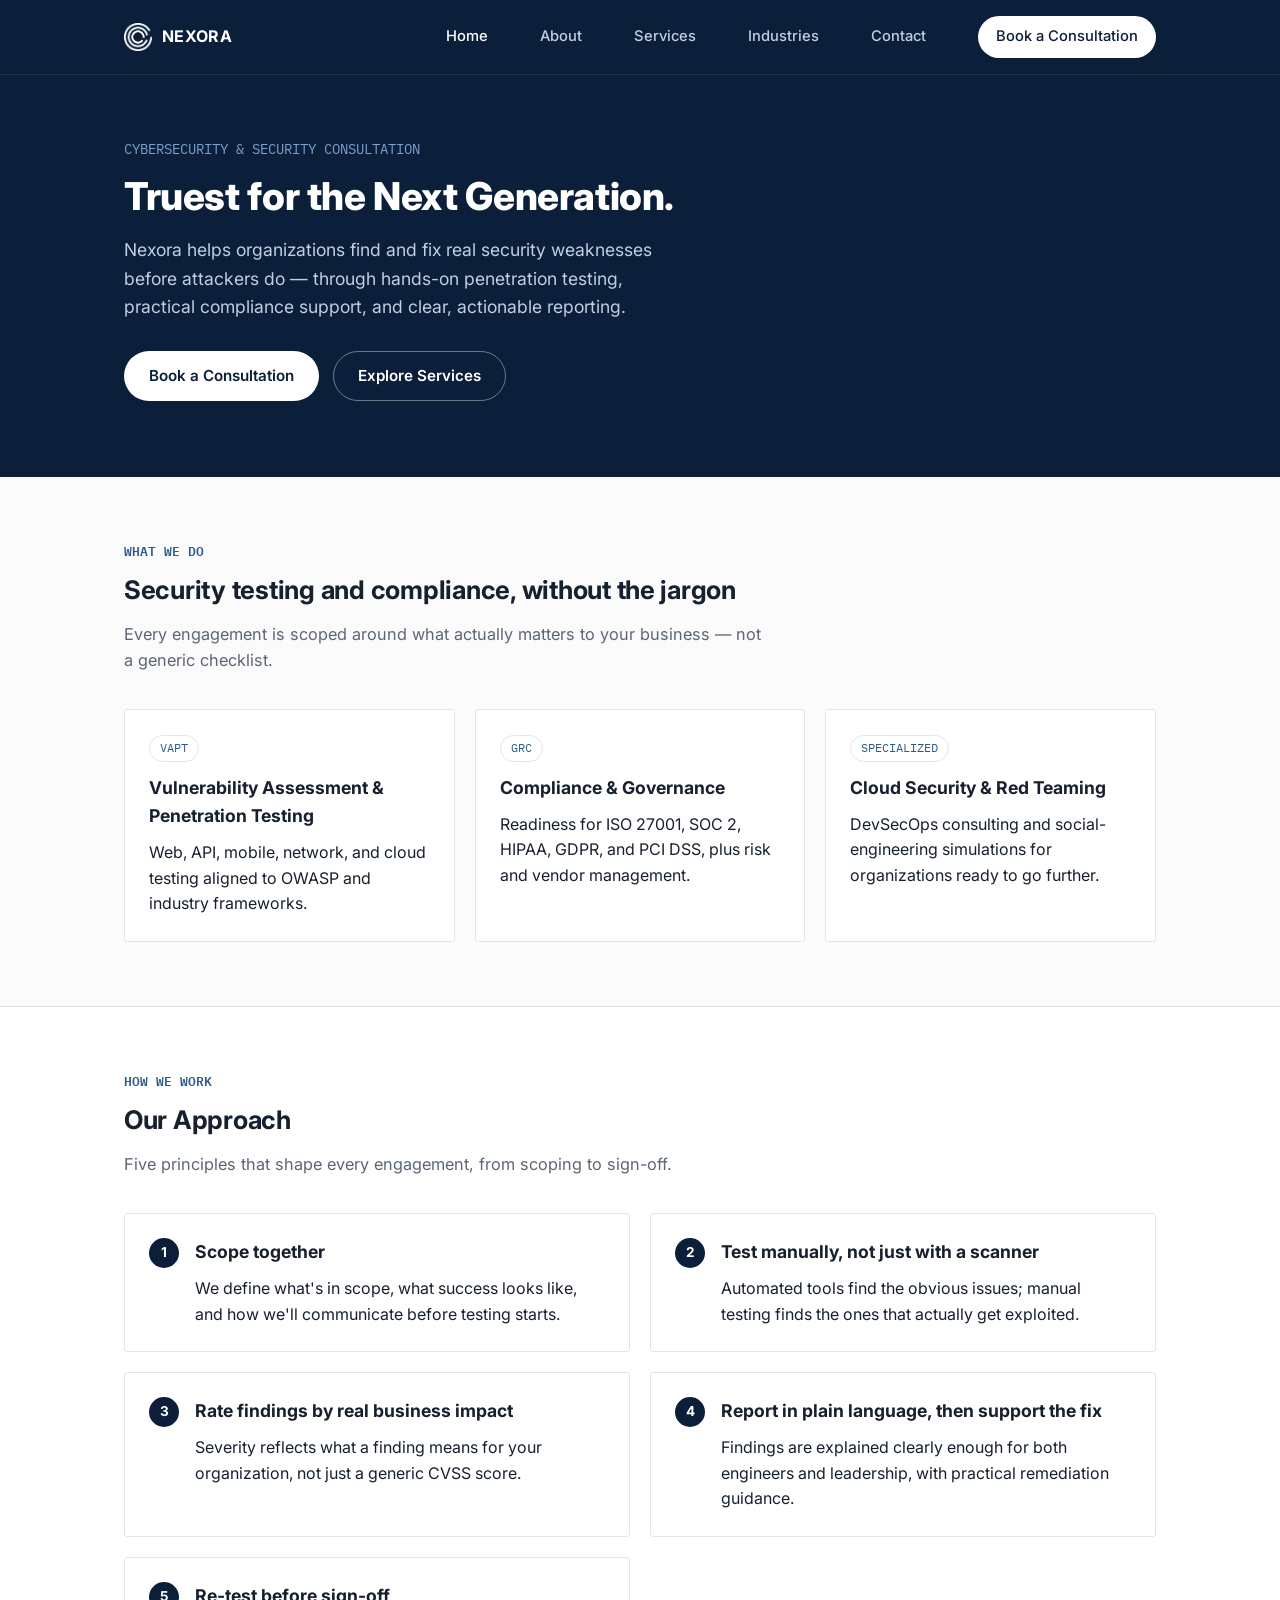
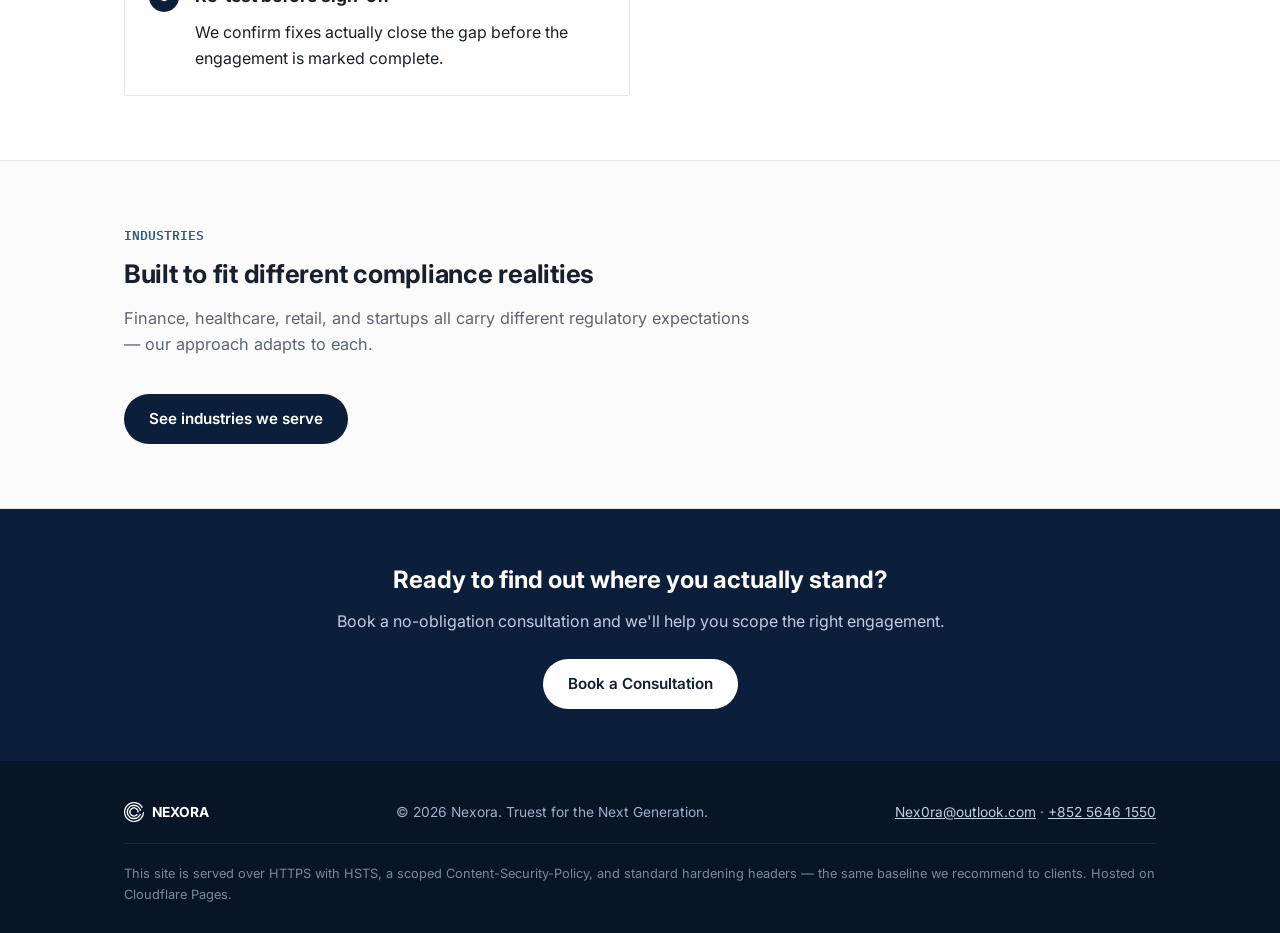
==== index.html @ 653b25b4 "Add files via upload Add assets folder" ====
<!DOCTYPE html>
<html lang="en">
<head>
<meta charset="UTF-8">
<meta name="viewport" content="width=device-width, initial-scale=1, viewport-fit=cover">
<meta name="description" content="Nexora — cybersecurity testing and compliance consultation. Truest for the Next Generation.">
<title>Home — Nexora</title>
<link rel="icon" href="assets/images/favicon.png">
<link rel="preconnect" href="https://fonts.googleapis.com">
<link rel="preconnect" href="https://fonts.gstatic.com" crossorigin>
<link href="https://fonts.googleapis.com/css2?family=Inter:wght@400;500;600;700;800&family=IBM+Plex+Mono:wght@400;500&display=swap" rel="stylesheet">
<link rel="stylesheet" href="assets/css/styles.css">

</head>
<body>
<header class="site">
  <div class="nav-row">
    <a class="brand" href="index.html">
      <img src="assets/images/logo-icon-navy.png" alt="" style="filter: invert(1) brightness(2);">
      <span>NEXORA</span>
    </a>
    <button class="nav-toggle" aria-label="Toggle menu" aria-expanded="false">&#9776;</button>
    <nav class="primary">
      <a href="index.html">Home</a>
      <a href="about.html">About</a>
      <a href="services.html">Services</a>
      <a href="industries.html">Industries</a>
      <a href="contact.html">Contact</a>
      <a class="btn-cta" href="contact.html">Book a Consultation</a>
    </nav>
  </div>
</header>

<main>

<section class="hero">
  <div class="wrap">
    <div class="eyebrow">CYBERSECURITY &amp; SECURITY CONSULTATION</div>
    <h1>Truest for the Next Generation.</h1>
    <p class="lede">Nexora helps organizations find and fix real security weaknesses before attackers do — through hands-on penetration testing, practical compliance support, and clear, actionable reporting.</p>
    <div class="hero-ctas">
      <a class="btn btn-primary" href="contact.html">Book a Consultation</a>
      <a class="btn btn-secondary" href="services.html">Explore Services</a>
    </div>
  </div>
</section>

<section class="block">
  <div class="wrap">
    <div class="section-head">
      <div class="kicker">WHAT WE DO</div>
      <h2>Security testing and compliance, without the jargon</h2>
      <p>Every engagement is scoped around what actually matters to your business — not a generic checklist.</p>
    </div>
    <div class="grid cols-3">
      <div class="card">
        <div class="tag">VAPT</div>
        <h3>Vulnerability Assessment &amp; Penetration Testing</h3>
        <p>Web, API, mobile, network, and cloud testing aligned to OWASP and industry frameworks.</p>
      </div>
      <div class="card">
        <div class="tag">GRC</div>
        <h3>Compliance &amp; Governance</h3>
        <p>Readiness for ISO 27001, SOC 2, HIPAA, GDPR, and PCI DSS, plus risk and vendor management.</p>
      </div>
      <div class="card">
        <div class="tag">SPECIALIZED</div>
        <h3>Cloud Security &amp; Red Teaming</h3>
        <p>DevSecOps consulting and social-engineering simulations for organizations ready to go further.</p>
      </div>
    </div>
  </div>
</section>

<section class="block alt">
  <div class="wrap">
    <div class="section-head">
      <div class="kicker">HOW WE WORK</div>
      <h2>Our Approach</h2>
      <p>Five principles that shape every engagement, from scoping to sign-off.</p>
    </div>
    <div class="grid cols-2 approach">
      <div class="card"><div><h3>Scope together</h3><p>We define what's in scope, what success looks like, and how we'll communicate before testing starts.</p></div></div>
      <div class="card"><div><h3>Test manually, not just with a scanner</h3><p>Automated tools find the obvious issues; manual testing finds the ones that actually get exploited.</p></div></div>
      <div class="card"><div><h3>Rate findings by real business impact</h3><p>Severity reflects what a finding means for your organization, not just a generic CVSS score.</p></div></div>
      <div class="card"><div><h3>Report in plain language, then support the fix</h3><p>Findings are explained clearly enough for both engineers and leadership, with practical remediation guidance.</p></div></div>
      <div class="card"><div><h3>Re-test before sign-off</h3><p>We confirm fixes actually close the gap before the engagement is marked complete.</p></div></div>
    </div>
  </div>
</section>

<section class="block">
  <div class="wrap">
    <div class="section-head">
      <div class="kicker">INDUSTRIES</div>
      <h2>Built to fit different compliance realities</h2>
      <p>Finance, healthcare, retail, and startups all carry different regulatory expectations — our approach adapts to each.</p>
    </div>
    <a class="btn btn-dark" href="industries.html">See industries we serve</a>
  </div>
</section>

<section class="cta-band">
  <div class="wrap">
    <h2>Ready to find out where you actually stand?</h2>
    <p>Book a no-obligation consultation and we'll help you scope the right engagement.</p>
    <a class="btn btn-primary" href="contact.html">Book a Consultation</a>
  </div>
</section>

</main>
<footer class="site">
  <div class="wrap">
    <div class="foot-row">
      <div class="foot-brand">
        <img src="assets/images/logo-icon-navy.png" alt="" style="filter: invert(1) brightness(2);">
        NEXORA
      </div>
      <div>&copy; <span id="year"></span> Nexora. Truest for the Next Generation.</div>
      <div><a href="mailto:Nex0ra@outlook.com">Nex0ra@outlook.com</a> &middot; <a href="tel:+85256461550">+852 5646 1550</a></div>
    </div>
    <div class="security-note">
      This site is served over HTTPS with HSTS, a scoped Content-Security-Policy, and standard hardening headers — the same baseline we recommend to clients. Hosted on Cloudflare Pages.
    </div>
  </div>
</footer>
<script>document.getElementById('year').textContent = new Date().getFullYear();</script>
<script src="assets/js/main.js"></script>

</body>
</html>
---- assets/css/styles.css ----
/* Nexora — shared site styles. Design tokens per the site plan §5. */

:root {
  --navy: #0B1F3A;
  --navy-dark: #081527;
  --accent: #2E5C8A;
  --amber: #B8721D;
  --ink: #16202E;
  --muted: #5B6675;
  --line: #E2E6EC;
  --bg: #FBFBFC;
  --card: #FFFFFF;
  --radius: 3px;
}

* { box-sizing: border-box; }

html {
  scroll-behavior: smooth;
  scroll-padding-top: calc(84px + env(safe-area-inset-top, 0px));
}

body {
  margin: 0;
  background: var(--bg);
  color: var(--ink);
  font-family: 'Inter', -apple-system, BlinkMacSystemFont, 'Segoe UI', sans-serif;
  line-height: 1.6;
  padding-top: env(safe-area-inset-top, 0px);
  padding-bottom: env(safe-area-inset-bottom, 0px);
}

a { color: var(--accent); }
img { max-width: 100%; display: block; }

.wrap { max-width: 1080px; margin: 0 auto; padding: 0 24px; }

/* Header / nav */
header.site {
  position: sticky; top: 0; z-index: 50;
  background: var(--navy); color: #fff;
  padding-top: env(safe-area-inset-top, 0px);
  border-bottom: 1px solid rgba(255,255,255,0.08);
}
.nav-row {
  display: flex; align-items: center; justify-content: space-between;
  padding: 16px 24px; max-width: 1080px; margin: 0 auto;
}
.brand { display: flex; align-items: center; gap: 10px; text-decoration: none; color: #fff; }
.brand img { width: 28px; height: 28px; }
.brand span { font-weight: 700; font-size: 1rem; letter-spacing: 0.02em; }

nav.primary { display: flex; align-items: center; gap: 26px; }
nav.primary a {
  color: #C3CEE0; text-decoration: none; font-size: 0.92rem; font-weight: 500;
  margin-right: 26px;
}
nav.primary a:last-of-type { margin-right: 0; }
nav.primary a:hover, nav.primary a.active { color: #fff; }
.btn-cta {
  background: #fff; color: var(--navy) !important; padding: 9px 18px;
  border-radius: 999px; font-weight: 600; font-size: 0.88rem;
}
.btn-cta:hover { background: #E9EEF6; }

.nav-toggle {
  display: none; background: none; border: none; color: #fff; font-size: 1.4rem; cursor: pointer;
}

@media (max-width: 780px) {
  nav.primary { position: fixed; inset: 60px 0 auto 0; background: var(--navy); flex-direction: column; align-items: flex-start; gap: 0; padding: 8px 24px 16px; transform: translateY(-8px); opacity: 0; pointer-events: none; transition: all 0.15s ease; border-bottom: 1px solid rgba(255,255,255,0.1); }
  nav.primary.open { opacity: 1; transform: translateY(0); pointer-events: auto; }
  nav.primary a { padding: 10px 0; width: 100%; }
  .btn-cta { margin-top: 6px; }
  .nav-toggle { display: block; }
}

/* Hero */
.hero {
  background: var(--navy); color: #fff; padding: 64px 0 76px;
}
.hero .eyebrow { color: #7FA0CC; font-family: 'IBM Plex Mono', monospace; font-size: 0.85rem; margin-bottom: 14px; }
.hero h1 { font-size: 2.4rem; font-weight: 800; line-height: 1.15; margin: 0 0 18px; max-width: 680px; letter-spacing: -0.01em; }
.hero p.lede { color: #C3CEE0; font-size: 1.1rem; max-width: 560px; margin: 0 0 30px; }
.hero-ctas { display: flex; gap: 14px; flex-wrap: wrap; }

.btn {
  display: inline-block; text-decoration: none; font-weight: 600; font-size: 0.95rem;
  padding: 12px 24px; border-radius: 999px; border: 1px solid transparent;
}
.btn-primary { background: #fff; color: var(--navy); }
.btn-primary:hover { background: #E9EEF6; }
.btn-secondary { background: transparent; color: #fff; border-color: rgba(255,255,255,0.4); }
.btn-secondary:hover { border-color: #fff; }
.btn-dark { background: var(--navy); color: #fff; }
.btn-dark:hover { background: var(--navy-dark); }

/* Page header (non-home) */
.page-header { background: var(--navy); color: #fff; padding: 52px 0 44px; }
.page-header h1 { font-size: 2rem; font-weight: 800; margin: 0 0 10px; letter-spacing: -0.01em; }
.page-header p { color: #C3CEE0; max-width: 620px; margin: 0; font-size: 1.02rem; }

/* Sections */
main { display: block; }
section.block { padding: 64px 0; border-bottom: 1px solid var(--line); }
section.block:last-of-type { border-bottom: none; }
section.block.tight { padding: 48px 0; }
section.block.alt { background: var(--card); }

.section-head { max-width: 640px; margin: 0 0 36px; }
.section-head .kicker { color: var(--accent); font-family: 'IBM Plex Mono', monospace; font-size: 0.82rem; font-weight: 600; margin-bottom: 8px; }
.section-head h2 { font-size: 1.6rem; font-weight: 700; margin: 0 0 10px; letter-spacing: -0.01em; }
.section-head p { color: var(--muted); margin: 0; font-size: 1.02rem; }

h3 { font-size: 1.1rem; font-weight: 700; margin: 0 0 8px; }
p { margin: 0 0 14px; }
ul { padding-left: 20px; margin: 0 0 14px; }
li { margin-bottom: 6px; }

/* Card grid */
.grid { display: grid; gap: 20px; }
.grid.cols-2 { grid-template-columns: repeat(2, 1fr); }
.grid.cols-3 { grid-template-columns: repeat(3, 1fr); }
@media (max-width: 780px) { .grid.cols-2, .grid.cols-3 { grid-template-columns: 1fr; } }

.card {
  background: var(--card); border: 1px solid var(--line); border-radius: var(--radius);
  padding: 24px; 
}
.card h3 { margin-bottom: 10px; }
.card p:last-child { margin-bottom: 0; }
.card .tag { display: inline-block; font-family: 'IBM Plex Mono', monospace; font-size: 0.72rem; color: var(--accent); border: 1px solid var(--line); border-radius: 999px; padding: 3px 10px; margin-bottom: 12px; }

/* Numbered approach list */
.approach { counter-reset: ap; }
.approach .card { display: flex; gap: 16px; align-items: flex-start; }
.approach .card::before {
  counter-increment: ap; content: counter(ap);
  flex: 0 0 auto; width: 30px; height: 30px; border-radius: 50%;
  background: var(--navy); color: #fff; font-weight: 700; font-size: 0.85rem;
  display: flex; align-items: center; justify-content: center;
}

/* CTA band */
.cta-band {
  background: var(--navy); color: #fff; padding: 52px 0; text-align: center;
}
.cta-band h2 { font-size: 1.5rem; margin: 0 0 10px; font-weight: 700; }
.cta-band p { color: #C3CEE0; margin: 0 0 24px; }

/* Contact form */
.contact-grid { display: grid; grid-template-columns: 1.1fr 0.9fr; gap: 48px; align-items: start; }
@media (max-width: 780px) { .contact-grid { grid-template-columns: 1fr; } }
form.contact-form label { display: block; font-size: 0.85rem; font-weight: 600; margin: 0 0 6px; color: var(--ink); }
form.contact-form input, form.contact-form textarea {
  width: 100%; padding: 11px 13px; border: 1px solid var(--line); border-radius: var(--radius);
  font-family: inherit; font-size: 0.95rem; margin-bottom: 16px; background: #fff; color: var(--ink);
}
form.contact-form textarea { min-height: 130px; resize: vertical; }
form.contact-form button { cursor: pointer; }
.form-note { font-size: 0.82rem; color: var(--muted); margin-top: 4px; }
.contact-details .item { margin-bottom: 22px; }
.contact-details .item .label { font-family: 'IBM Plex Mono', monospace; font-size: 0.75rem; color: var(--accent); margin-bottom: 4px; }

/* Footer */
footer.site { background: var(--navy-dark); color: #9FB0CB; padding: 40px 0 calc(28px + env(safe-area-inset-bottom, 0px)); font-size: 0.86rem; }
footer.site .foot-row { display: flex; justify-content: space-between; flex-wrap: wrap; gap: 16px; align-items: center; }
footer.site a { color: #C3CEE0; }
footer.site .foot-brand { display: flex; align-items: center; gap: 8px; color: #fff; font-weight: 700; }
footer.site .foot-brand img { width: 20px; height: 20px; }
footer.site .security-note { margin-top: 20px; padding-top: 20px; border-top: 1px solid rgba(255,255,255,0.08); font-size: 0.8rem; color: #7A88A0; }

.pill-row { display: flex; flex-wrap: wrap; gap: 8px; margin: 10px 0 4px; }
.pill { border: 1px solid var(--line); border-radius: 999px; padding: 4px 12px; font-size: 0.8rem; color: var(--muted); }
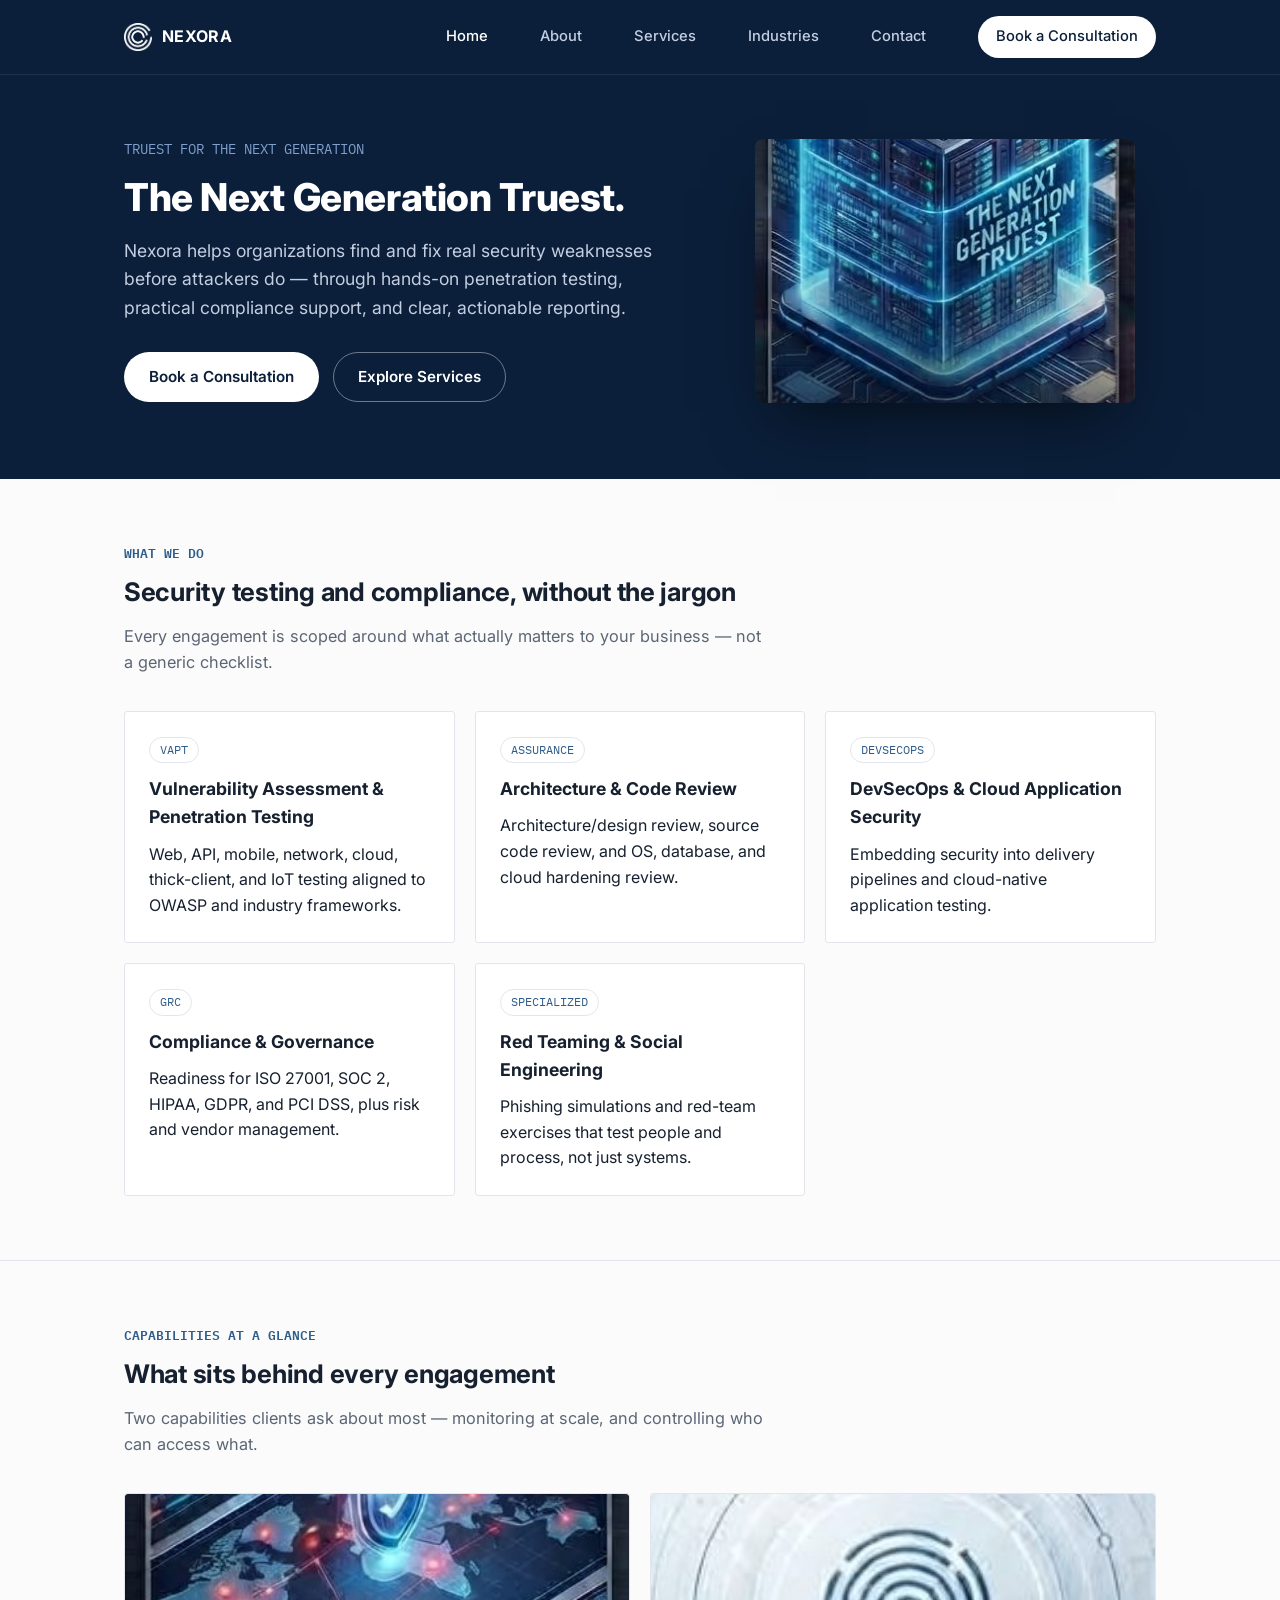
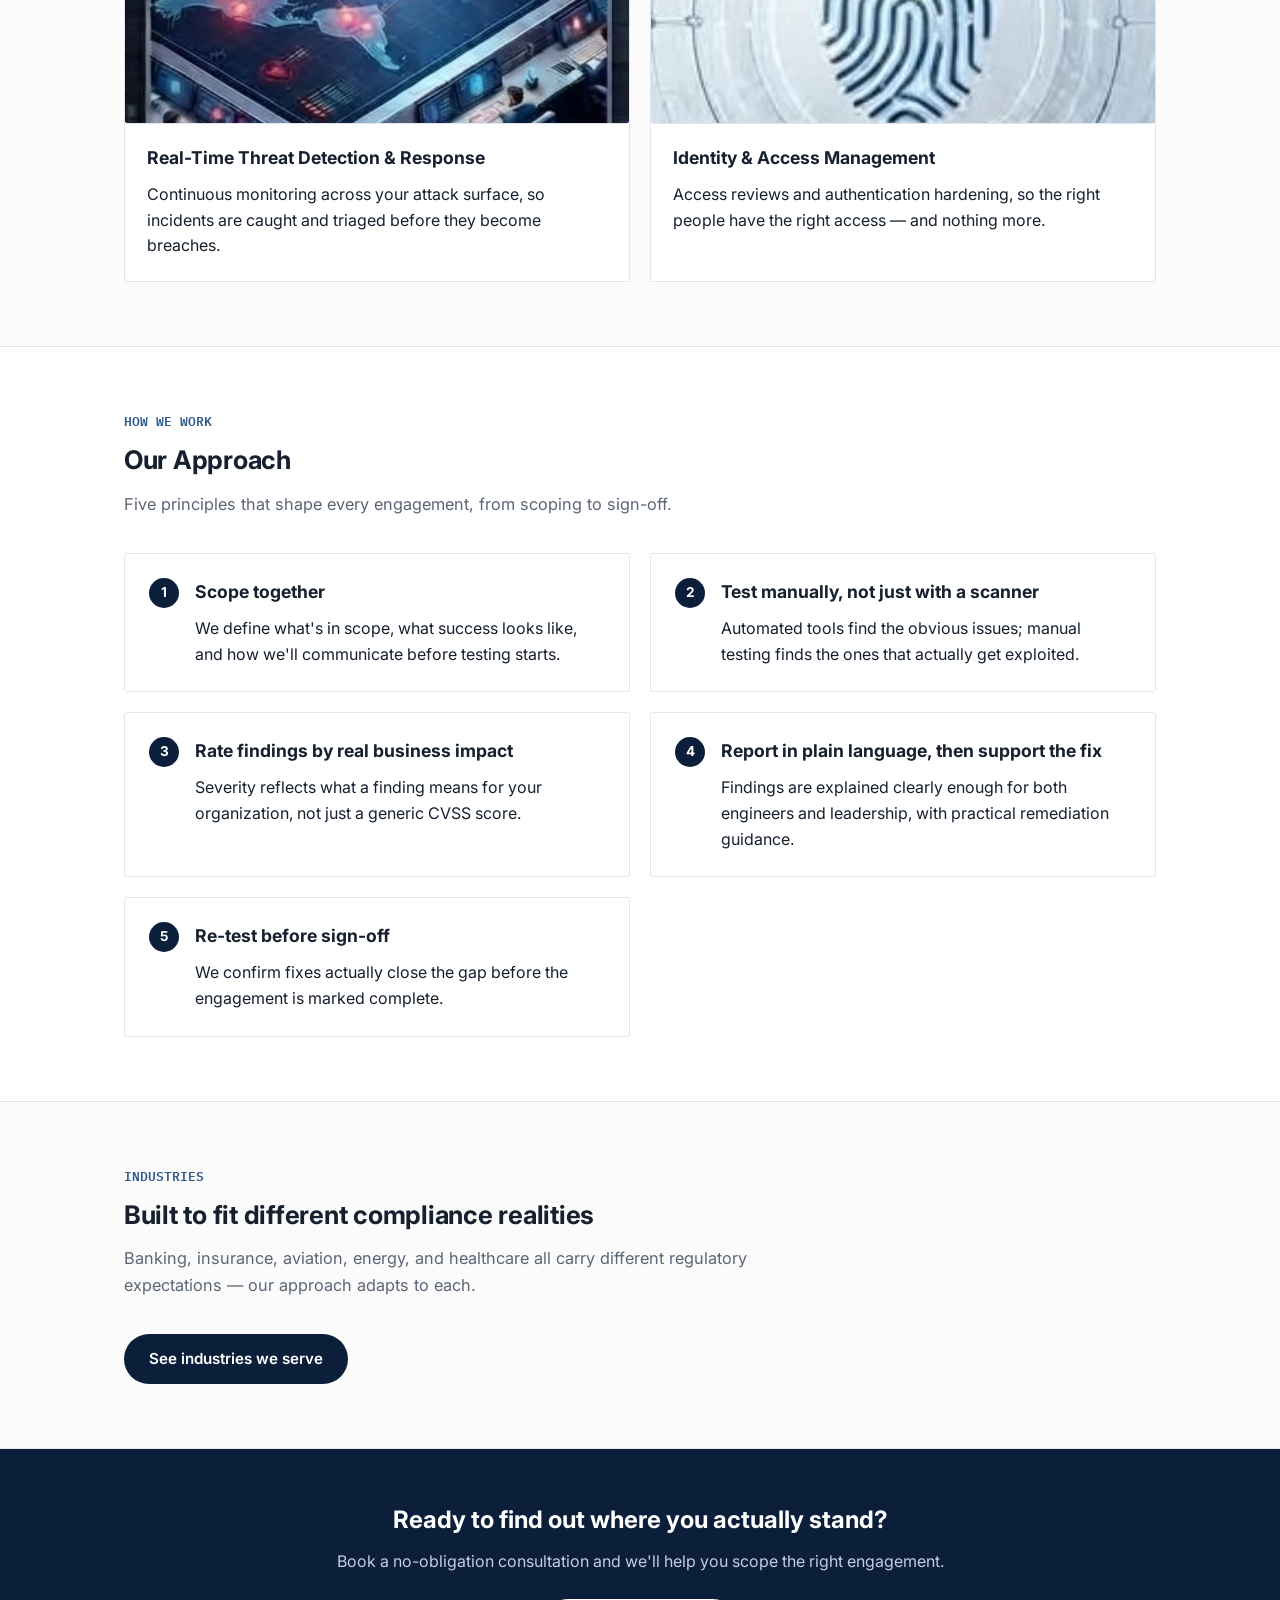
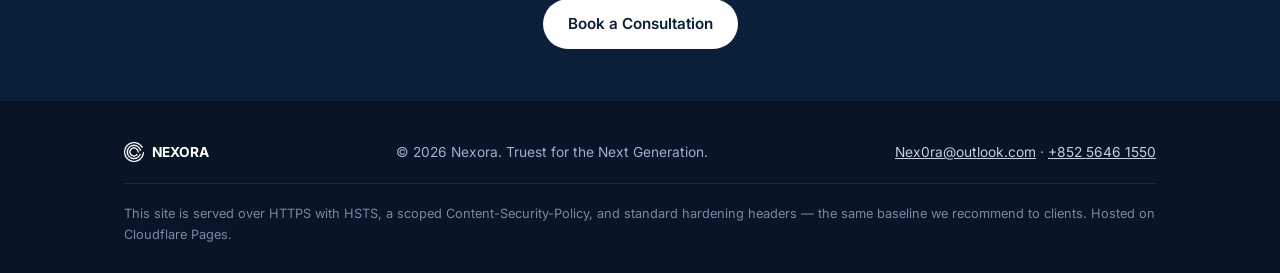
==== commit b57fbd56: "Add files via upload Updated website" ====
--- a/index.html
+++ b/index.html
@@ -34,13 +34,18 @@
 <main>
 
 <section class="hero">
-  <div class="wrap">
-    <div class="eyebrow">CYBERSECURITY &amp; SECURITY CONSULTATION</div>
-    <h1>Truest for the Next Generation.</h1>
-    <p class="lede">Nexora helps organizations find and fix real security weaknesses before attackers do — through hands-on penetration testing, practical compliance support, and clear, actionable reporting.</p>
-    <div class="hero-ctas">
-      <a class="btn btn-primary" href="contact.html">Book a Consultation</a>
-      <a class="btn btn-secondary" href="services.html">Explore Services</a>
+  <div class="wrap hero-grid">
+    <div>
+      <div class="eyebrow">TRUEST FOR THE NEXT GENERATION</div>
+      <h1>The Next Generation Truest.</h1>
+      <p class="lede">Nexora helps organizations find and fix real security weaknesses before attackers do — through hands-on penetration testing, practical compliance support, and clear, actionable reporting.</p>
+      <div class="hero-ctas">
+        <a class="btn btn-primary" href="contact.html">Book a Consultation</a>
+        <a class="btn btn-secondary" href="services.html">Explore Services</a>
+      </div>
+    </div>
+    <div class="hero-visual">
+      <img src="assets/images/hero-cube.jpg" alt="Nexora — The Next Generation Truest, secure infrastructure visualization" loading="eager">
     </div>
   </div>
 </section>
@@ -56,7 +61,17 @@
       <div class="card">
         <div class="tag">VAPT</div>
         <h3>Vulnerability Assessment &amp; Penetration Testing</h3>
-        <p>Web, API, mobile, network, and cloud testing aligned to OWASP and industry frameworks.</p>
+        <p>Web, API, mobile, network, cloud, thick-client, and IoT testing aligned to OWASP and industry frameworks.</p>
+      </div>
+      <div class="card">
+        <div class="tag">ASSURANCE</div>
+        <h3>Architecture &amp; Code Review</h3>
+        <p>Architecture/design review, source code review, and OS, database, and cloud hardening review.</p>
+      </div>
+      <div class="card">
+        <div class="tag">DEVSECOPS</div>
+        <h3>DevSecOps &amp; Cloud Application Security</h3>
+        <p>Embedding security into delivery pipelines and cloud-native application testing.</p>
       </div>
       <div class="card">
         <div class="tag">GRC</div>
@@ -65,8 +80,38 @@
       </div>
       <div class="card">
         <div class="tag">SPECIALIZED</div>
-        <h3>Cloud Security &amp; Red Teaming</h3>
-        <p>DevSecOps consulting and social-engineering simulations for organizations ready to go further.</p>
+        <h3>Red Teaming &amp; Social Engineering</h3>
+        <p>Phishing simulations and red-team exercises that test people and process, not just systems.</p>
+      </div>
+    </div>
+  </div>
+</section>
+
+<section class="block">
+  <div class="wrap">
+    <div class="section-head">
+      <div class="kicker">CAPABILITIES AT A GLANCE</div>
+      <h2>What sits behind every engagement</h2>
+      <p>Two capabilities clients ask about most — monitoring at scale, and controlling who can access what.</p>
+    </div>
+    <div class="grid cols-2">
+      <div class="card with-media">
+        <div class="feature-media">
+          <img src="assets/images/feature-threat-detection.jpg" alt="Real-time threat detection and response operations view" loading="lazy">
+        </div>
+        <div class="card-body">
+          <h3>Real-Time Threat Detection &amp; Response</h3>
+          <p>Continuous monitoring across your attack surface, so incidents are caught and triaged before they become breaches.</p>
+        </div>
+      </div>
+      <div class="card with-media">
+        <div class="feature-media">
+          <img src="assets/images/feature-iam.jpg" alt="Identity and access management visualization" loading="lazy">
+        </div>
+        <div class="card-body">
+          <h3>Identity &amp; Access Management</h3>
+          <p>Access reviews and authentication hardening, so the right people have the right access — and nothing more.</p>
+        </div>
       </div>
     </div>
   </div>
@@ -94,7 +139,7 @@
     <div class="section-head">
       <div class="kicker">INDUSTRIES</div>
       <h2>Built to fit different compliance realities</h2>
-      <p>Finance, healthcare, retail, and startups all carry different regulatory expectations — our approach adapts to each.</p>
+      <p>Banking, insurance, aviation, energy, and healthcare all carry different regulatory expectations — our approach adapts to each.</p>
     </div>
     <a class="btn btn-dark" href="industries.html">See industries we serve</a>
   </div>
--- a/assets/css/styles.css
+++ b/assets/css/styles.css
@@ -83,6 +83,27 @@
 .hero h1 { font-size: 2.4rem; font-weight: 800; line-height: 1.15; margin: 0 0 18px; max-width: 680px; letter-spacing: -0.01em; }
 .hero p.lede { color: #C3CEE0; font-size: 1.1rem; max-width: 560px; margin: 0 0 30px; }
 .hero-ctas { display: flex; gap: 14px; flex-wrap: wrap; }
+
+.hero-grid { display: grid; grid-template-columns: 1.15fr 0.85fr; gap: 40px; align-items: center; }
+.hero-visual { position: relative; }
+.hero-visual img {
+  width: 100%; max-width: 380px; margin: 0 auto; border-radius: 8px;
+  box-shadow: 0 30px 60px -20px rgba(0,0,0,0.6);
+}
+@media (max-width: 860px) {
+  .hero-grid { grid-template-columns: 1fr; }
+  .hero-visual { order: -1; max-width: 260px; margin: 0 auto 8px; }
+}
+
+/* Capability / feature image cards */
+.feature-media {
+  border-radius: var(--radius); overflow: hidden; margin-bottom: 16px;
+  border: 1px solid var(--line); height: 230px;
+}
+.feature-media img { width: 100%; height: 100%; display: block; object-fit: cover; object-position: center; }
+.card.with-media { padding: 0; overflow: hidden; }
+.card.with-media .card-body { padding: 20px 22px 22px; }
+.card.with-media .feature-media { margin-bottom: 0; border: none; border-bottom: 1px solid var(--line); }
 
 .btn {
   display: inline-block; text-decoration: none; font-weight: 600; font-size: 0.95rem;
